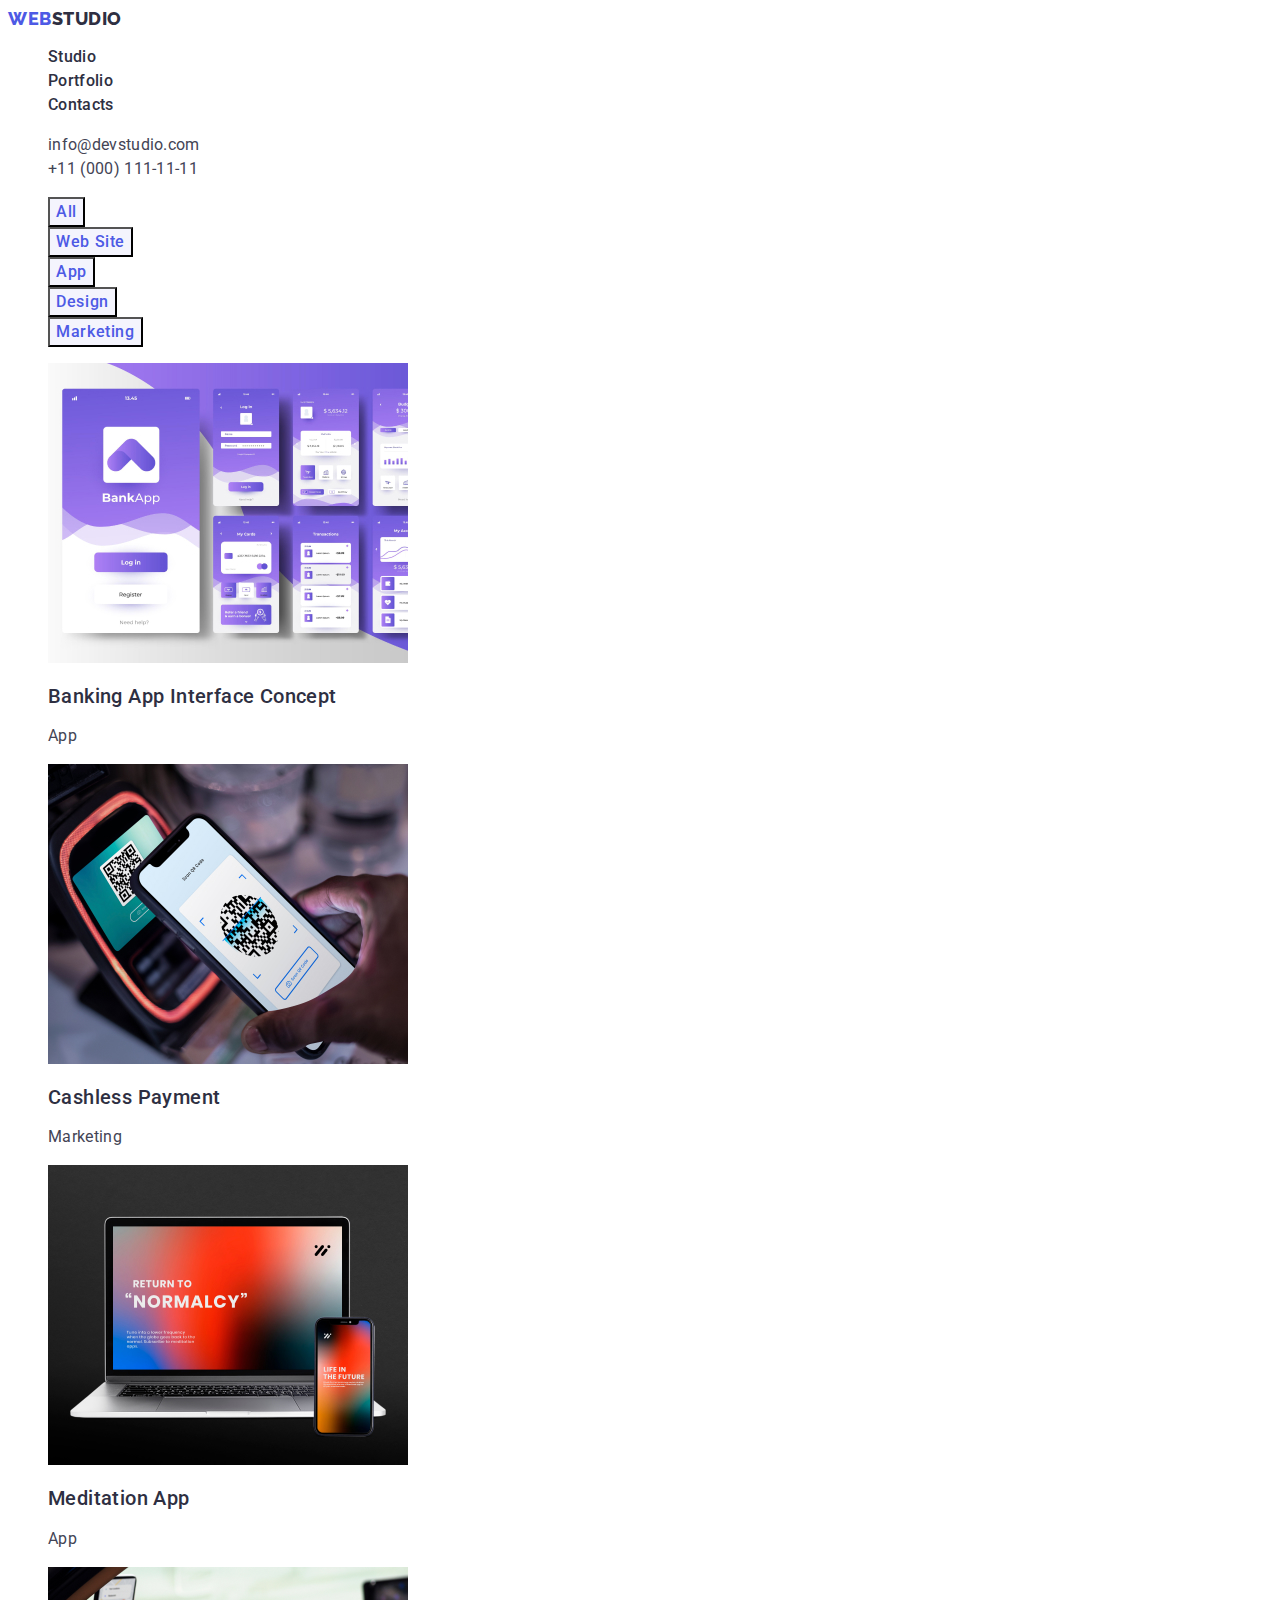
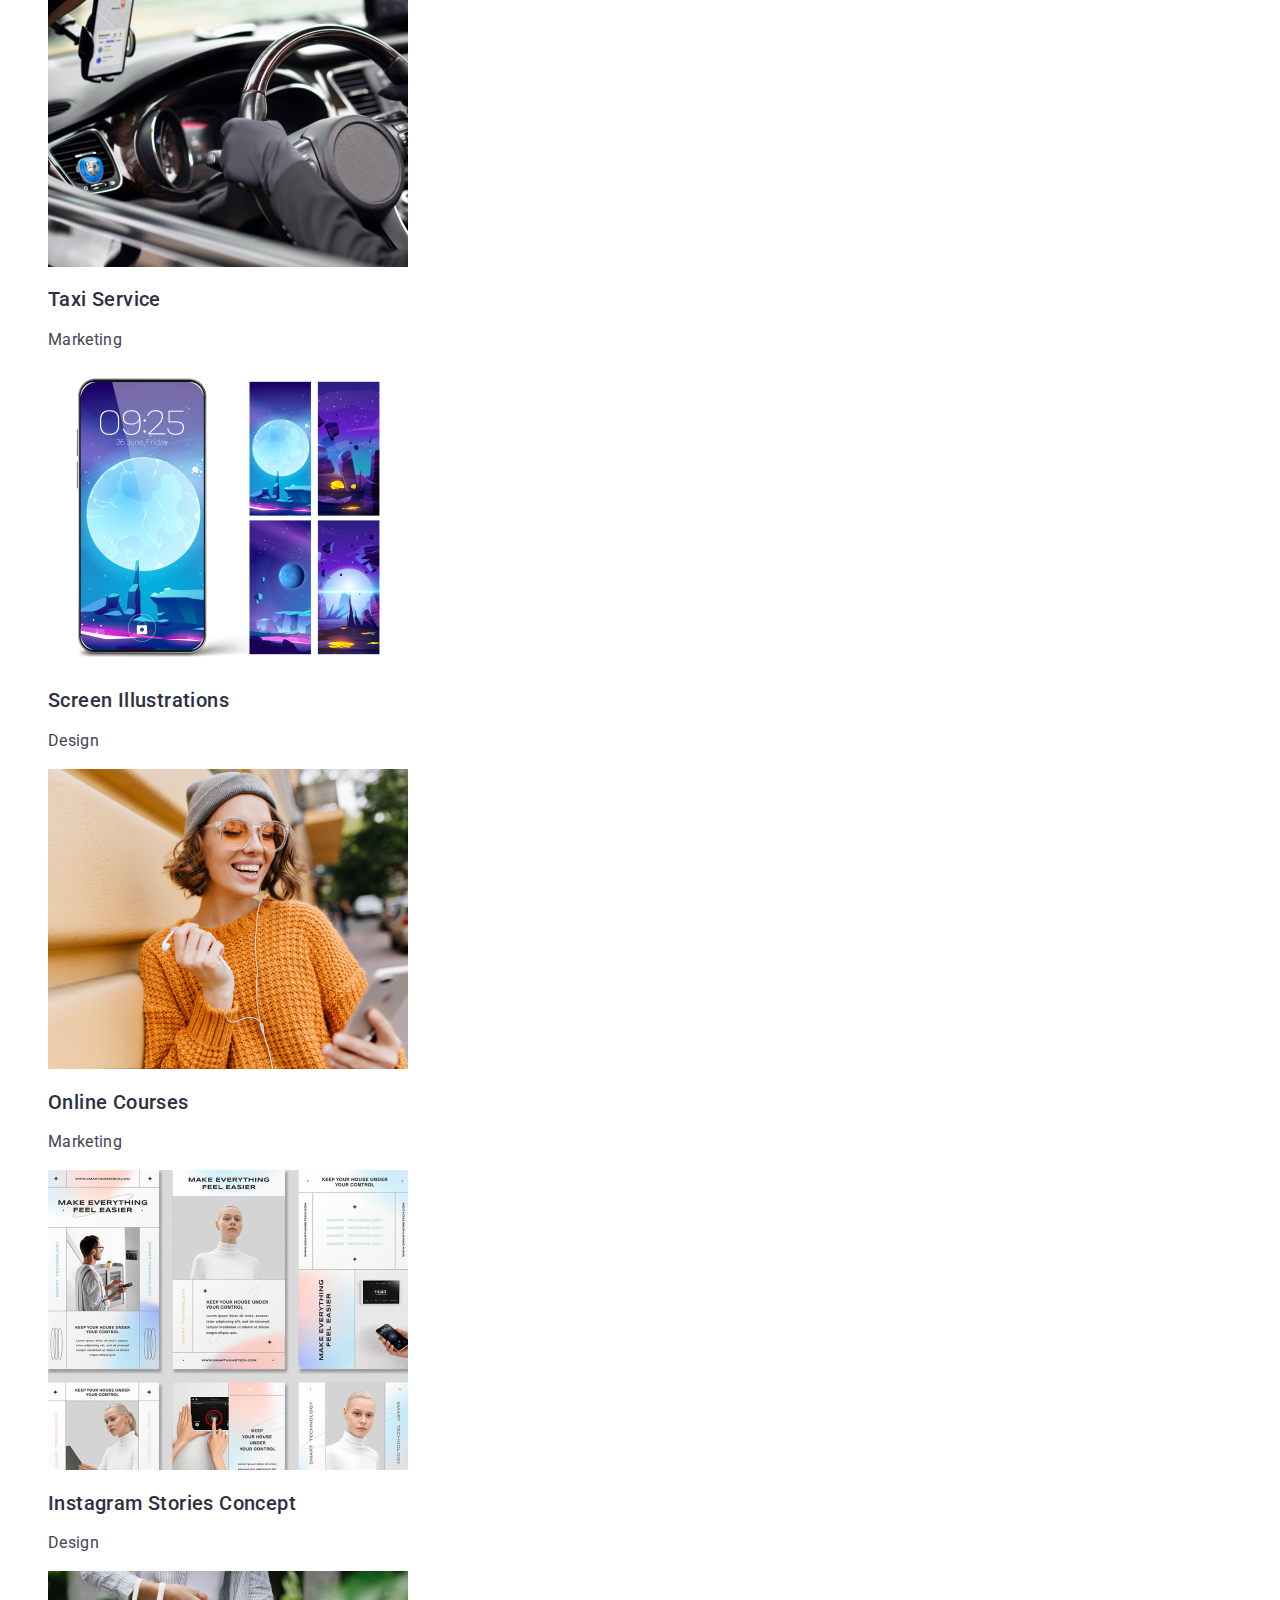
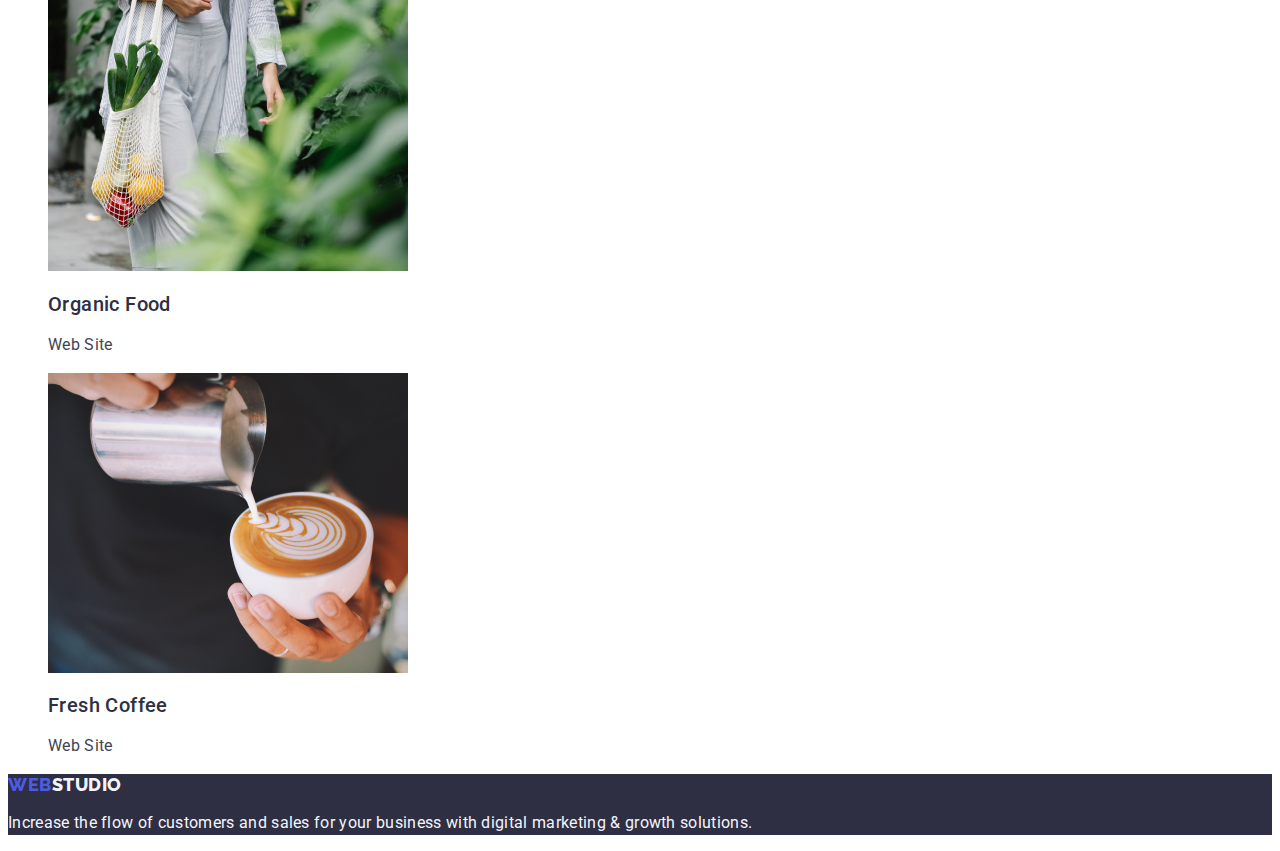
==== portfolio.html @ 5adeeda6 "Initial commit" ====
<!DOCTYPE html>
<html lang="en">

<head>
    <meta charset="UTF-8">
    <meta http-equiv="X-UA-Compatible" content="IE=edge">
    <meta name="viewport" content="width=device-width, initial-scale=1.0">
    <title>Document</title>
    <link rel="preconnect" href="https://fonts.googleapis.com">
    <link rel="preconnect" href="https://fonts.gstatic.com" crossorigin>
    <link href="https://fonts.googleapis.com/css2?family=Raleway:wght@800&family=Roboto:wght@400;500;700&display=swap"
        rel="stylesheet">
    <link rel="stylesheet" href="./css/styles.css">
</head>

<body>

    <!-- Header -->

    <header>

        <nav class="nav">

            <a href="./index.html" class="logo link">Web<span class="accent-studio">Studio</span></a>

            <ul class="nav list">
                <li>
                    <a href="./index.html" class="nav link">Studio</a>
                </li>

                <li>
                    <a href="./portfolio.html" class="nav link">Portfolio</a>
                </li>

                <li>
                    <a href="" class="nav link">Contacts</a>
                </li>
            </ul>

        </nav>

        <address class="address">

            <ul class="address list">
                <li>
                    <a href="mailto:info@devstudio.com" class="address link">info@devstudio.com</a>
                </li>

                <li>
                    <a href="tel:+110001111111" class="address link">+11 (000) 111-11-11</a>
                </li>
            </ul>

        </address>

    </header>


    <main>

        <!-- Our projects -->

        <section class="section">

            <h1 hidden class="section-title">Our projects</h1>

            <!-- Filters -->

            <ul class="filters list">
                <li>
                    <button type="button" class="filters-button">All</button>
                </li>

                <li>
                    <button type="button" class="filters-button">Web Site</button>
                </li>

                <li>
                    <button type="button" class="filters-button">App</button>
                </li>

                <li>
                    <button type="button" class="filters-button">Design</button>
                </li>

                <li>
                    <button type="button" class="filters-button">Marketing</button>
                </li>
            </ul>

            <!-- Examples -->

            <ul class="examples list">

                <!-- Row 1 -->

                <li>
                    <a href="" class="link">
                        <img src="./images/imgpotrfolio/imgbanking.jpg"
                            alt="several screens of the developed banking app interface" width="360">
                        <h2 class="subsection-title">Banking App Interface Concept</h2>
                        <p class="text">App</p>
                    </a>
                </li>

                <li>
                    <a href="" class="link">
                        <img src="./images/imgpotrfolio/imgcashless.jpg"
                            alt="mobile phone and terminal for cashless payment" width="360">
                        <h2 class="subsection-title">Cashless Payment</h2>
                        <p class="text">Marketing</p>
                    </a>
                </li>

                <li>
                    <a href="" class="link">
                        <img src="./images/imgpotrfolio/imgmeditation.jpg"
                            alt="mobile phone and laptop with meditation app screens" width="360">
                        <h2 class="subsection-title">Meditation App</h2>
                        <p class="text">App</p>
                    </a>
                </li>

                <!-- Row 2 -->

                <li>
                    <a href="" class="link">
                        <img src="./images/imgpotrfolio/imgtaxi.jpg"
                            alt="the taxi driver uses the taxi service app while driving" width="360">
                        <h2 class="subsection-title">Taxi Service</h2>
                        <p class="text">Marketing</p>
                    </a>
                </li>

                <li>
                    <a href="" class="link">
                        <img src="./images/imgpotrfolio/imgscreen.jpg"
                            alt="multiple mobile phone screens with night landscape, moon and stars" width="360">
                        <h2 class="subsection-title">Screen Illustrations</h2>
                        <p class="text">Design</p>
                    </a>
                </li>

                <li>
                    <a href="" class="link">
                        <img src="./images/imgpotrfolio/imgcourses.jpg"
                            alt="a young woman is studying a course through a mobile phone" width="360">
                        <h2 class="subsection-title">Online Courses</h2>
                        <p class="text">Marketing</p>
                    </a>
                </li>

                <!-- Row 3 -->

                <li>
                    <a href="" class="link">
                        <img src="./images/imgpotrfolio/imginstagram.jpg"
                            alt="several designed Instagram stories screens" width="360">
                        <h2 class="subsection-title">Instagram Stories Concept</h2>
                        <p class="text">Design</p>
                    </a>
                </li>

                <li>
                    <a href="" class="link">
                        <img src="./images/imgpotrfolio/imgorgfood.jpg"
                            alt="a woman carries a bag with organic vegetables and fruits in her hand" width="360">
                        <h2 class="subsection-title">Organic Food</h2>
                        <p class="text">Web Site</p>
                    </a>
                </li>

                <li>
                    <a href="" class="link">
                        <img src="./images/imgpotrfolio/imgcoffee.jpg"
                            alt="making a drawing of milk in a cup of coffee using a pitcher" width="360">
                        <h2 class="subsection-title">Fresh Coffee</h2>
                        <p class="text">Web Site</p>
                    </a>
                </li>

            </ul>

        </section>

    </main>

    <!-- Footer -->

    <footer class="footer">

        <a href="./index.html" class="logo link">Web<span class="accent-studio">Studio</span></a>

        <p class="text">Increase the flow of customers and sales for your business with digital marketing & growth
            solutions.</p>

    </footer>

</body>

</html>
---- css/styles.css ----
:root {
  --primary-text-color: #434455;
  --title-text-color: #2e2f42;
  --primary-accent-color: #4d5ae5;
  --secondary-accent-color: #404bbf;
  --another-accent-color: #f4f4fd;
  --primary-white-color: #ffffff;
}

body {
  background-color: var(--primary-white-color);
  color: var(--primary-text-color);
  font-family: "Roboto", sans-serif;
  /* letter-spacing: 0.02em; */
  font-size: 16px;
  /* line-height: 1.5; */
}

.list {
  list-style: none;
}

/* Logo */

.logo.link {
  color: var(--primary-accent-color);
  font-family: "Raleway", sans-serif;
  letter-spacing: 0.03em;
  font-weight: 800;
  font-size: 18px;
  line-height: 1.17;
  text-transform: uppercase;
  text-decoration: none;
}

.accent-studio {
  color: var(--title-text-color);
}

/* Site nav */

.nav.link {
  color: var(--title-text-color);
  letter-spacing: 0.02em;
  font-weight: 500;
  /* font-size: 16px; */
  line-height: 1.5;
  text-decoration: none;
}

.nav.link:hover,
.nav.link:focus {
  color: var(--secondary-accent-color);
}

/* Address */

.address {
  font-style: normal;
}

.address.link {
  color: var(--primary-text-color);
  letter-spacing: 0.02em;
  /* font-size: 16px; */
  line-height: 1.5;
  text-decoration: none;
}

.address.link:hover,
.address.link:focus {
  color: var(--secondary-accent-color);
}

/* Hero */

.hero {
  background-color: var(--title-text-color);
}

.hero-title {
  color: var(--primary-white-color);
  font-size: 56px;
  line-height: 1.07;
  text-align: center;
  letter-spacing: 0.02em;
}

.hero-button {
  color: var(--primary-white-color);
  background-color: var(--primary-accent-color);
  letter-spacing: 0.04em;
  font-family: inherit;
  font-weight: 500;
  font-size: 16px;
  line-height: 1.5;
  cursor: pointer;
}

.hero-button:hover,
.hero-button:focus {
  background-color: var(--secondary-accent-color);
}

/* Section */

.section-title {
  color: var(--title-text-color);
  font-weight: 700;
  font-size: 36px;
  line-height: 1.11;
  text-align: center;
  text-transform: capitalize;
  letter-spacing: 0.02em;
}

.section.team {
  background-color: var(--another-accent-color);
}

.subsection-title {
  color: var(--title-text-color);
  font-weight: 500;
  font-size: 20px;
  line-height: 1.2;
  letter-spacing: 0.02em;
}

.text {
  letter-spacing: 0.02em;
  line-height: 1.5;
}

.team .subsection-title,
.team .text {
  text-align: center;
}

.team .item {
  background-color: var(--primary-white-color);
}

/* Filters */

.filters-button {
  color: var(--primary-accent-color);
  background-color: var(--another-accent-color);
  letter-spacing: 0.04em;
  font-family: inherit;
  font-weight: 500;
  font-size: 16px;
  line-height: 1.5;
  cursor: pointer;
}

.filters-button:active,
.filters-button:hover,
.filters-button:focus {
  color: var(--primary-white-color);
  background-color: var(--secondary-accent-color);
}

/* Examples */

.examples .link {
  text-decoration: none;
  color: var(--primary-text-color);
}

/* Footer */

.footer {
  background-color: var(--title-text-color);
}

.footer .accent-studio,
.footer .text {
  color: var(--another-accent-color);
}
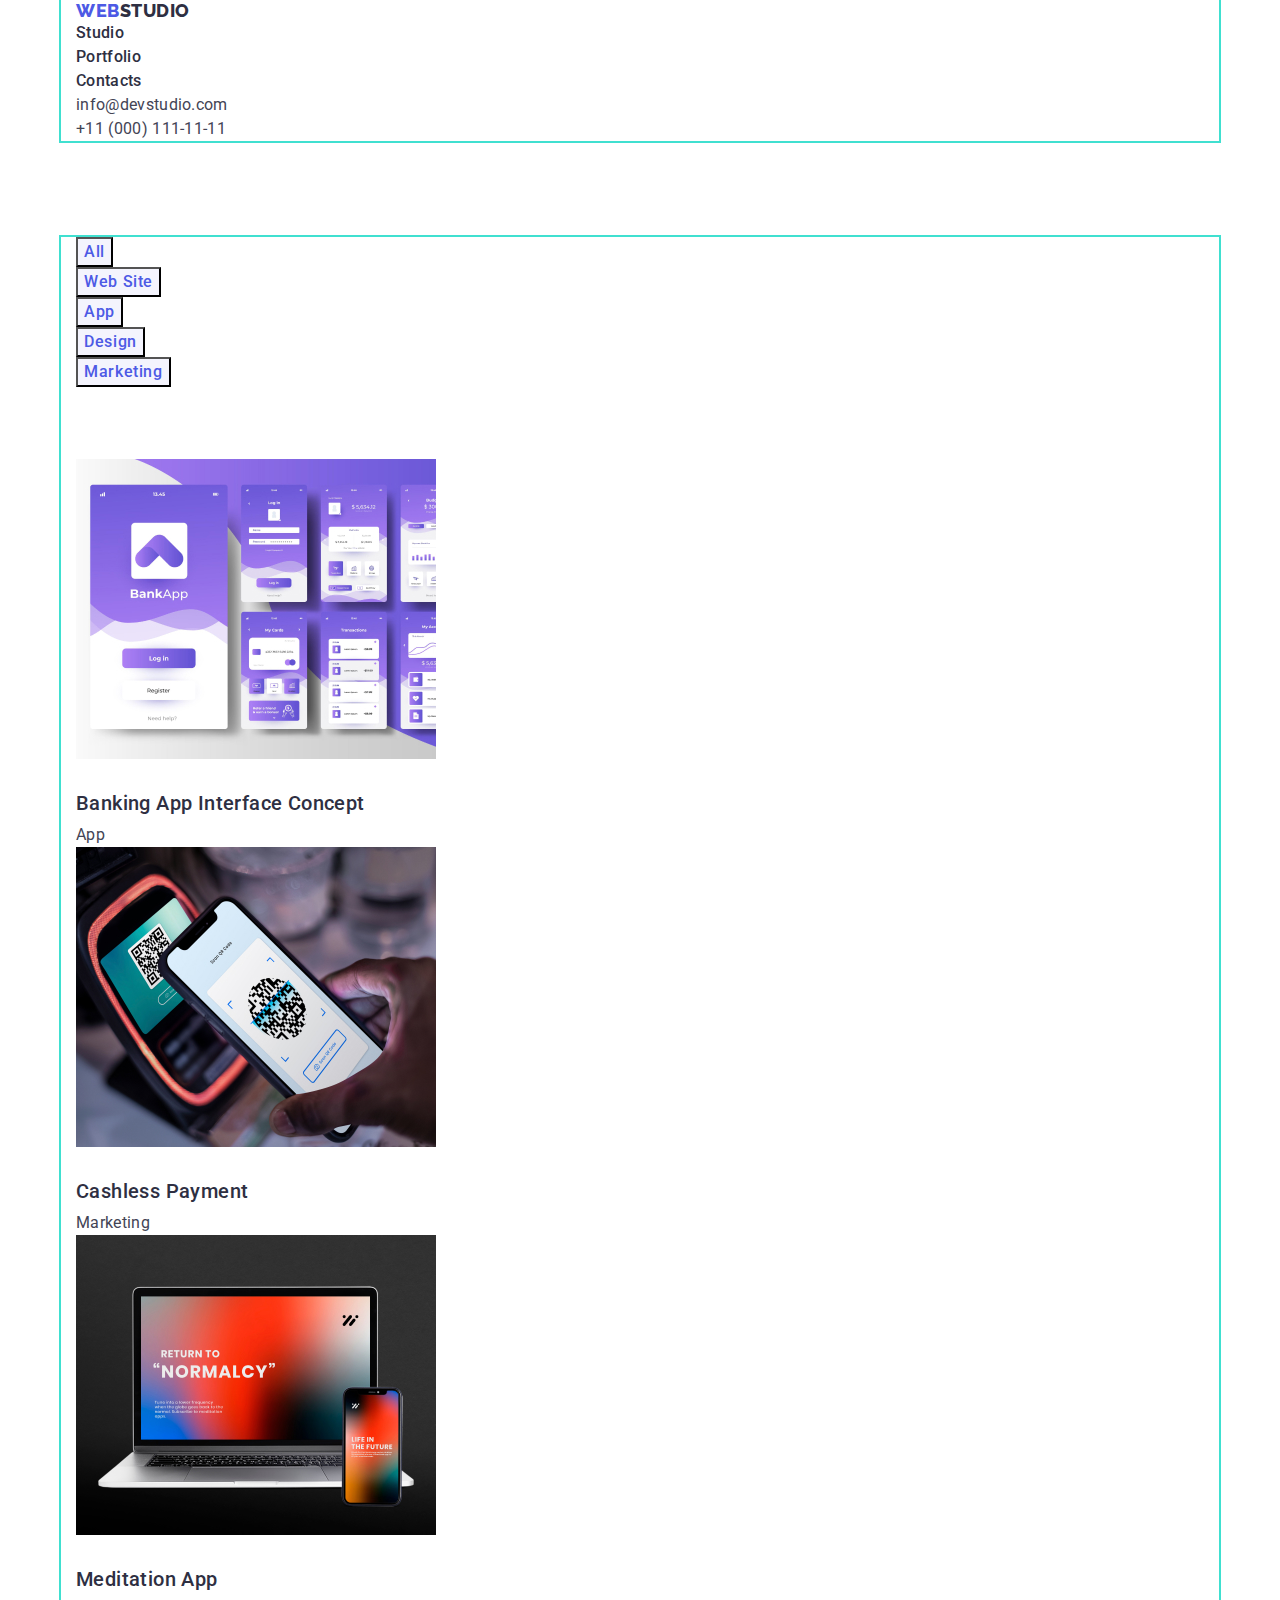
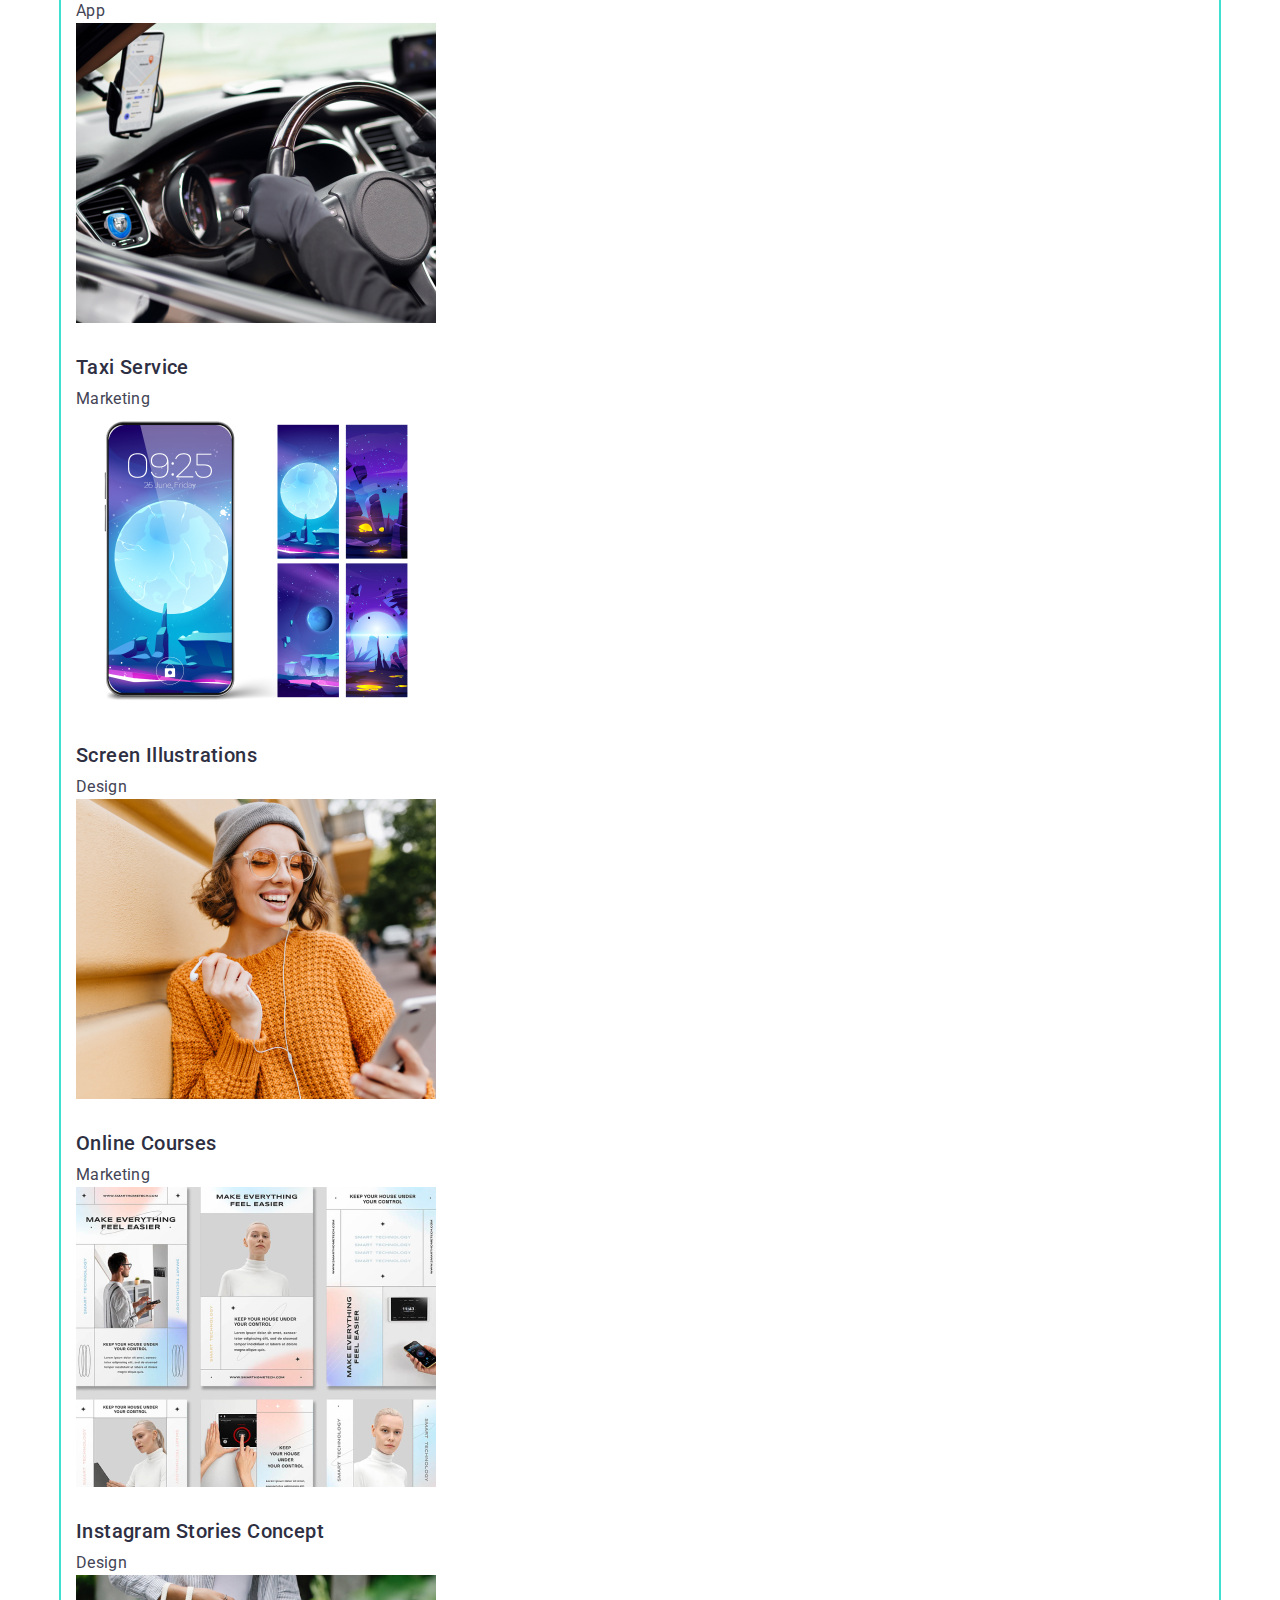
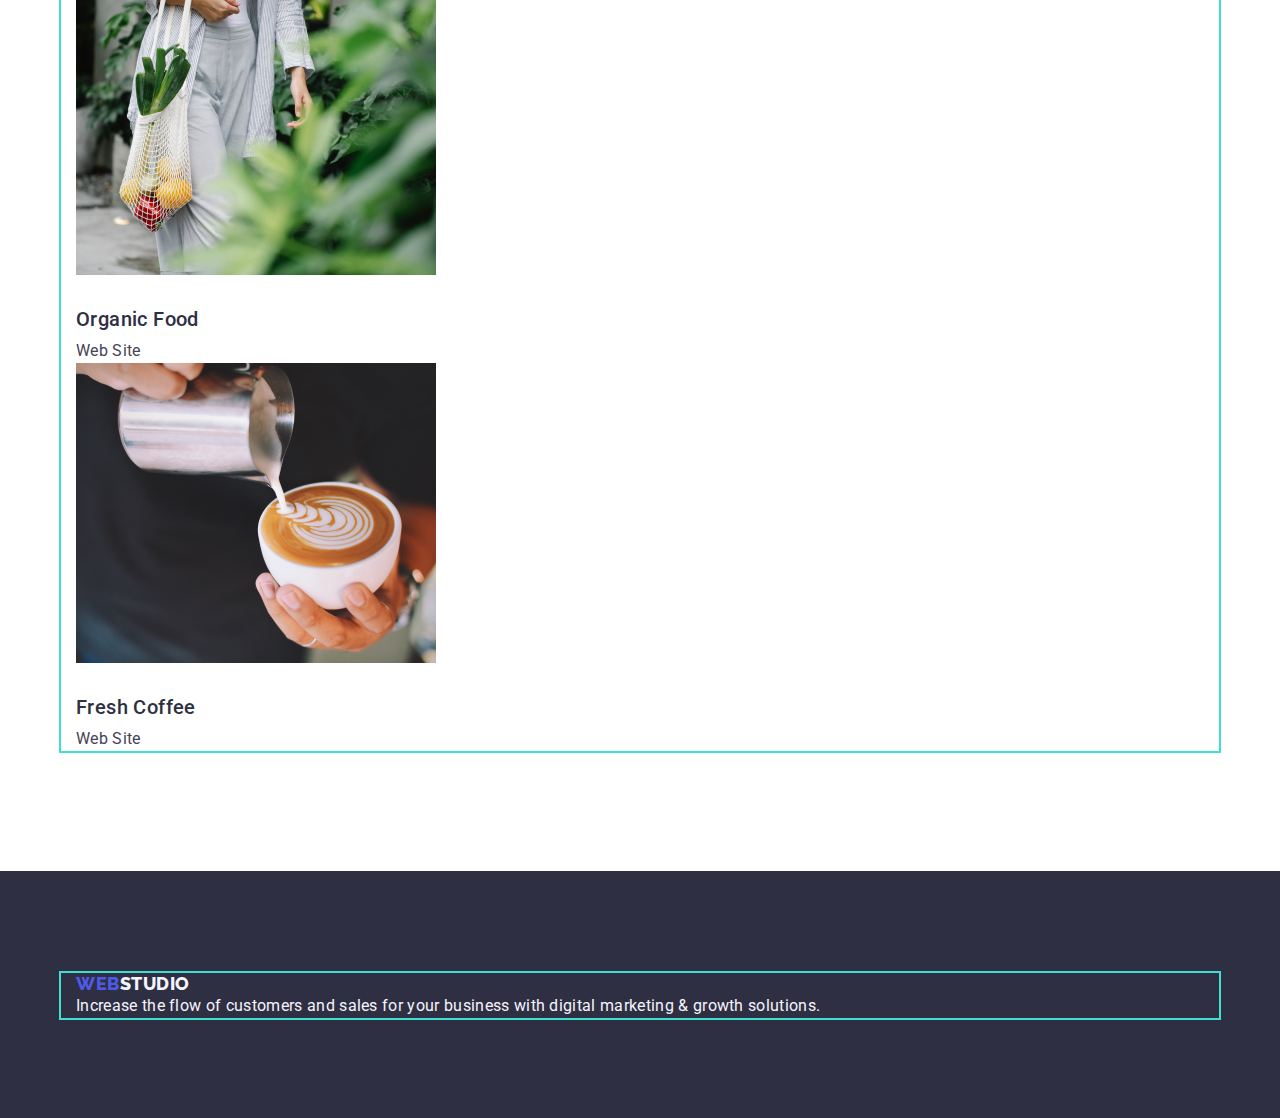
==== commit 8e09b96f: "created container +" ====
--- a/portfolio.html
+++ b/portfolio.html
@@ -6,10 +6,15 @@
     <meta http-equiv="X-UA-Compatible" content="IE=edge">
     <meta name="viewport" content="width=device-width, initial-scale=1.0">
     <title>Document</title>
+
     <link rel="preconnect" href="https://fonts.googleapis.com">
     <link rel="preconnect" href="https://fonts.gstatic.com" crossorigin>
     <link href="https://fonts.googleapis.com/css2?family=Raleway:wght@800&family=Roboto:wght@400;500;700&display=swap"
         rel="stylesheet">
+
+    <link rel="stylesheet"
+        href="https://cdnjs.cloudflare.com/ajax/libs/modern-normalize/1.1.0/modern-normalize.min.css">
+
     <link rel="stylesheet" href="./css/styles.css">
 </head>
 
@@ -19,180 +24,192 @@
 
     <header>
 
-        <nav class="nav">
+        <div class="container">
+
+            <nav class="nav">
+
+                <a href="./index.html" class="logo link">Web<span class="accent-studio">Studio</span></a>
+
+                <ul class="nav list">
+                    <li>
+                        <a href="./index.html" class="nav link">Studio</a>
+                    </li>
+
+                    <li>
+                        <a href="./portfolio.html" class="nav link">Portfolio</a>
+                    </li>
+
+                    <li>
+                        <a href="" class="nav link">Contacts</a>
+                    </li>
+                </ul>
+
+            </nav>
+
+            <address class="address">
+
+                <ul class="address list">
+                    <li>
+                        <a href="mailto:info@devstudio.com" class="address link">info@devstudio.com</a>
+                    </li>
+
+                    <li>
+                        <a href="tel:+110001111111" class="address link">+11 (000) 111-11-11</a>
+                    </li>
+                </ul>
+
+            </address>
+
+        </div>
+
+    </header>
+
+
+    <main>
+
+        <!-- Our projects -->
+
+        <section class="section our-projects">
+
+            <div class="container">
+
+                <h1 hidden class="section-title">Our projects</h1>
+
+                <!-- Filters -->
+
+                <ul class="filters list">
+                    <li>
+                        <button type="button" class="filters-button">All</button>
+                    </li>
+
+                    <li>
+                        <button type="button" class="filters-button">Web Site</button>
+                    </li>
+
+                    <li>
+                        <button type="button" class="filters-button">App</button>
+                    </li>
+
+                    <li>
+                        <button type="button" class="filters-button">Design</button>
+                    </li>
+
+                    <li>
+                        <button type="button" class="filters-button">Marketing</button>
+                    </li>
+                </ul>
+
+                <!-- Examples -->
+
+                <ul class="examples list">
+
+                    <!-- Row 1 -->
+
+                    <li>
+                        <a href="" class="link">
+                            <img class="img-examples" src="./images/imgpotrfolio/imgbanking.jpg"
+                                alt="several screens of the developed banking app interface" width="360">
+                            <h2 class="subsection-title">Banking App Interface Concept</h2>
+                            <p class="text">App</p>
+                        </a>
+                    </li>
+
+                    <li>
+                        <a href="" class="link">
+                            <img class="img-examples" src="./images/imgpotrfolio/imgcashless.jpg"
+                                alt="mobile phone and terminal for cashless payment" width="360">
+                            <h2 class="subsection-title">Cashless Payment</h2>
+                            <p class="text">Marketing</p>
+                        </a>
+                    </li>
+
+                    <li>
+                        <a href="" class="link">
+                            <img class="img-examples" src="./images/imgpotrfolio/imgmeditation.jpg"
+                                alt="mobile phone and laptop with meditation app screens" width="360">
+                            <h2 class="subsection-title">Meditation App</h2>
+                            <p class="text">App</p>
+                        </a>
+                    </li>
+
+                    <!-- Row 2 -->
+
+                    <li>
+                        <a href="" class="link">
+                            <img class="img-examples" src="./images/imgpotrfolio/imgtaxi.jpg"
+                                alt="the taxi driver uses the taxi service app while driving" width="360">
+                            <h2 class="subsection-title">Taxi Service</h2>
+                            <p class="text">Marketing</p>
+                        </a>
+                    </li>
+
+                    <li>
+                        <a href="" class="link">
+                            <img class="img-examples" src="./images/imgpotrfolio/imgscreen.jpg"
+                                alt="multiple mobile phone screens with night landscape, moon and stars" width="360">
+                            <h2 class="subsection-title">Screen Illustrations</h2>
+                            <p class="text">Design</p>
+                        </a>
+                    </li>
+
+                    <li>
+                        <a href="" class="link">
+                            <img class="img-examples" src="./images/imgpotrfolio/imgcourses.jpg"
+                                alt="a young woman is studying a course through a mobile phone" width="360">
+                            <h2 class="subsection-title">Online Courses</h2>
+                            <p class="text">Marketing</p>
+                        </a>
+                    </li>
+
+                    <!-- Row 3 -->
+
+                    <li>
+                        <a href="" class="link">
+                            <img class="img-examples" src="./images/imgpotrfolio/imginstagram.jpg"
+                                alt="several designed Instagram stories screens" width="360">
+                            <h2 class="subsection-title">Instagram Stories Concept</h2>
+                            <p class="text">Design</p>
+                        </a>
+                    </li>
+
+                    <li>
+                        <a href="" class="link">
+                            <img class="img-examples" src="./images/imgpotrfolio/imgorgfood.jpg"
+                                alt="a woman carries a bag with organic vegetables and fruits in her hand" width="360">
+                            <h2 class="subsection-title">Organic Food</h2>
+                            <p class="text">Web Site</p>
+                        </a>
+                    </li>
+
+                    <li>
+                        <a href="" class="link">
+                            <img class="img-examples" src="./images/imgpotrfolio/imgcoffee.jpg"
+                                alt="making a drawing of milk in a cup of coffee using a pitcher" width="360">
+                            <h2 class="subsection-title">Fresh Coffee</h2>
+                            <p class="text">Web Site</p>
+                        </a>
+                    </li>
+
+                </ul>
+
+            </div>
+
+        </section>
+
+    </main>
+
+    <!-- Footer -->
+
+    <footer class="footer">
+
+        <div class="container">
 
             <a href="./index.html" class="logo link">Web<span class="accent-studio">Studio</span></a>
 
-            <ul class="nav list">
-                <li>
-                    <a href="./index.html" class="nav link">Studio</a>
-                </li>
-
-                <li>
-                    <a href="./portfolio.html" class="nav link">Portfolio</a>
-                </li>
-
-                <li>
-                    <a href="" class="nav link">Contacts</a>
-                </li>
-            </ul>
-
-        </nav>
-
-        <address class="address">
-
-            <ul class="address list">
-                <li>
-                    <a href="mailto:info@devstudio.com" class="address link">info@devstudio.com</a>
-                </li>
-
-                <li>
-                    <a href="tel:+110001111111" class="address link">+11 (000) 111-11-11</a>
-                </li>
-            </ul>
-
-        </address>
-
-    </header>
-
-
-    <main>
-
-        <!-- Our projects -->
-
-        <section class="section">
-
-            <h1 hidden class="section-title">Our projects</h1>
-
-            <!-- Filters -->
-
-            <ul class="filters list">
-                <li>
-                    <button type="button" class="filters-button">All</button>
-                </li>
-
-                <li>
-                    <button type="button" class="filters-button">Web Site</button>
-                </li>
-
-                <li>
-                    <button type="button" class="filters-button">App</button>
-                </li>
-
-                <li>
-                    <button type="button" class="filters-button">Design</button>
-                </li>
-
-                <li>
-                    <button type="button" class="filters-button">Marketing</button>
-                </li>
-            </ul>
-
-            <!-- Examples -->
-
-            <ul class="examples list">
-
-                <!-- Row 1 -->
-
-                <li>
-                    <a href="" class="link">
-                        <img src="./images/imgpotrfolio/imgbanking.jpg"
-                            alt="several screens of the developed banking app interface" width="360">
-                        <h2 class="subsection-title">Banking App Interface Concept</h2>
-                        <p class="text">App</p>
-                    </a>
-                </li>
-
-                <li>
-                    <a href="" class="link">
-                        <img src="./images/imgpotrfolio/imgcashless.jpg"
-                            alt="mobile phone and terminal for cashless payment" width="360">
-                        <h2 class="subsection-title">Cashless Payment</h2>
-                        <p class="text">Marketing</p>
-                    </a>
-                </li>
-
-                <li>
-                    <a href="" class="link">
-                        <img src="./images/imgpotrfolio/imgmeditation.jpg"
-                            alt="mobile phone and laptop with meditation app screens" width="360">
-                        <h2 class="subsection-title">Meditation App</h2>
-                        <p class="text">App</p>
-                    </a>
-                </li>
-
-                <!-- Row 2 -->
-
-                <li>
-                    <a href="" class="link">
-                        <img src="./images/imgpotrfolio/imgtaxi.jpg"
-                            alt="the taxi driver uses the taxi service app while driving" width="360">
-                        <h2 class="subsection-title">Taxi Service</h2>
-                        <p class="text">Marketing</p>
-                    </a>
-                </li>
-
-                <li>
-                    <a href="" class="link">
-                        <img src="./images/imgpotrfolio/imgscreen.jpg"
-                            alt="multiple mobile phone screens with night landscape, moon and stars" width="360">
-                        <h2 class="subsection-title">Screen Illustrations</h2>
-                        <p class="text">Design</p>
-                    </a>
-                </li>
-
-                <li>
-                    <a href="" class="link">
-                        <img src="./images/imgpotrfolio/imgcourses.jpg"
-                            alt="a young woman is studying a course through a mobile phone" width="360">
-                        <h2 class="subsection-title">Online Courses</h2>
-                        <p class="text">Marketing</p>
-                    </a>
-                </li>
-
-                <!-- Row 3 -->
-
-                <li>
-                    <a href="" class="link">
-                        <img src="./images/imgpotrfolio/imginstagram.jpg"
-                            alt="several designed Instagram stories screens" width="360">
-                        <h2 class="subsection-title">Instagram Stories Concept</h2>
-                        <p class="text">Design</p>
-                    </a>
-                </li>
-
-                <li>
-                    <a href="" class="link">
-                        <img src="./images/imgpotrfolio/imgorgfood.jpg"
-                            alt="a woman carries a bag with organic vegetables and fruits in her hand" width="360">
-                        <h2 class="subsection-title">Organic Food</h2>
-                        <p class="text">Web Site</p>
-                    </a>
-                </li>
-
-                <li>
-                    <a href="" class="link">
-                        <img src="./images/imgpotrfolio/imgcoffee.jpg"
-                            alt="making a drawing of milk in a cup of coffee using a pitcher" width="360">
-                        <h2 class="subsection-title">Fresh Coffee</h2>
-                        <p class="text">Web Site</p>
-                    </a>
-                </li>
-
-            </ul>
-
-        </section>
-
-    </main>
-
-    <!-- Footer -->
-
-    <footer class="footer">
-
-        <a href="./index.html" class="logo link">Web<span class="accent-studio">Studio</span></a>
-
-        <p class="text">Increase the flow of customers and sales for your business with digital marketing & growth
-            solutions.</p>
+            <p class="text">Increase the flow of customers and sales for your business with digital marketing & growth
+                solutions.</p>
+
+        </div>
 
     </footer>
 
--- a/css/styles.css
+++ b/css/styles.css
@@ -11,13 +11,37 @@
   background-color: var(--primary-white-color);
   color: var(--primary-text-color);
   font-family: "Roboto", sans-serif;
-  /* letter-spacing: 0.02em; */
   font-size: 16px;
-  /* line-height: 1.5; */
 }
 
 .list {
   list-style: none;
+  padding: 0;
+  margin: 0;
+}
+
+h1,
+h2,
+h3,
+h4,
+h5,
+p {
+  padding: 0;
+  margin: 0;
+}
+
+img {
+  display: block;
+}
+
+.container {
+  width: 1158px;
+  padding-left: 15px;
+  padding-right: 15px;
+  margin-left: auto;
+  margin-right: auto;
+
+  outline: 2px solid turquoise;
 }
 
 /* Logo */
@@ -37,13 +61,14 @@
   color: var(--title-text-color);
 }
 
+/* Page header */
+
 /* Site nav */
 
 .nav.link {
   color: var(--title-text-color);
   letter-spacing: 0.02em;
   font-weight: 500;
-  /* font-size: 16px; */
   line-height: 1.5;
   text-decoration: none;
 }
@@ -62,7 +87,6 @@
 .address.link {
   color: var(--primary-text-color);
   letter-spacing: 0.02em;
-  /* font-size: 16px; */
   line-height: 1.5;
   text-decoration: none;
 }
@@ -76,9 +100,12 @@
 
 .hero {
   background-color: var(--title-text-color);
+  margin-bottom: 120px;
 }
 
 .hero-title {
+  margin-bottom: 48px;
+
   color: var(--primary-white-color);
   font-size: 56px;
   line-height: 1.07;
@@ -105,6 +132,8 @@
 /* Section */
 
 .section-title {
+  margin-bottom: 72px;
+
   color: var(--title-text-color);
   font-weight: 700;
   font-size: 36px;
@@ -114,16 +143,35 @@
   letter-spacing: 0.02em;
 }
 
+.section.velues,
+.section.we-doing {
+  margin-bottom: 120px;
+}
+
 .section.team {
   background-color: var(--another-accent-color);
+  padding-top: 120px;
+  padding-bottom: 120px;
+}
+
+.section.our-projects {
+  padding-top: 96px;
+  padding-bottom: 120px;
 }
 
 .subsection-title {
+  margin-bottom: 8px;
+
   color: var(--title-text-color);
   font-weight: 500;
   font-size: 20px;
   line-height: 1.2;
   letter-spacing: 0.02em;
+}
+
+.img-team,
+.img-examples {
+  margin-bottom: 32px;
 }
 
 .text {
@@ -141,6 +189,10 @@
 }
 
 /* Filters */
+
+.filters.list {
+  margin-bottom: 72px;
+}
 
 .filters-button {
   color: var(--primary-accent-color);
@@ -171,9 +223,16 @@
 
 .footer {
   background-color: var(--title-text-color);
+  padding-top: 101.5px;
+  padding-bottom: 100px;
 }
 
 .footer .accent-studio,
 .footer .text {
   color: var(--another-accent-color);
 }
+
+.footer .logo,
+.accent-studio {
+  margin-bottom: 16px;
+}
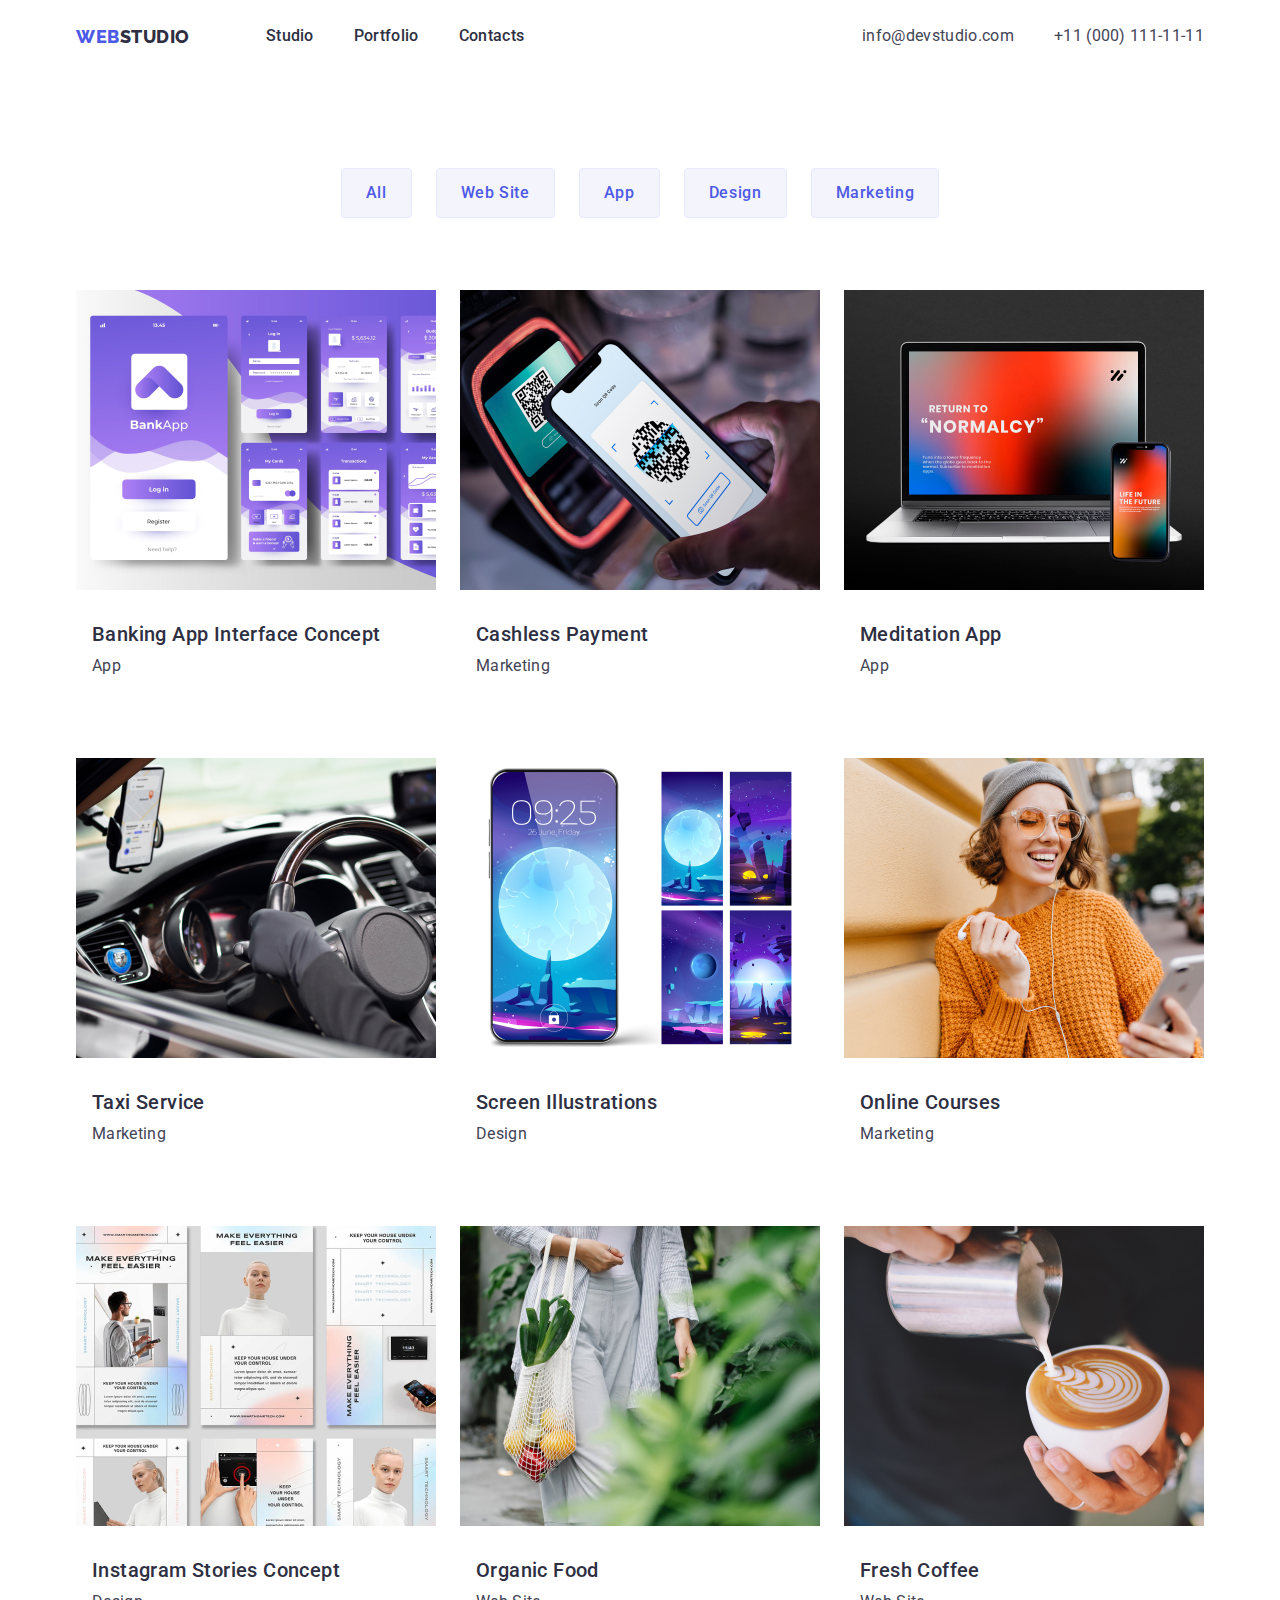
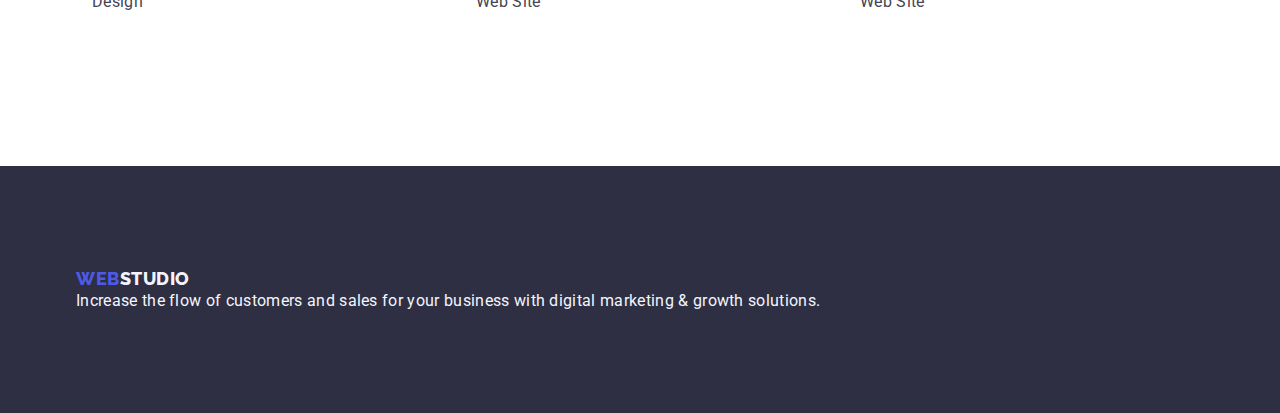
==== commit 16e40aca: "created flexbox +" ====
--- a/portfolio.html
+++ b/portfolio.html
@@ -24,22 +24,22 @@
 
     <header>
 
-        <div class="container">
+        <div class="container header">
 
             <nav class="nav">
 
                 <a href="./index.html" class="logo link">Web<span class="accent-studio">Studio</span></a>
 
                 <ul class="nav list">
-                    <li>
+                    <li class="item">
                         <a href="./index.html" class="nav link">Studio</a>
                     </li>
 
-                    <li>
+                    <li class="item">
                         <a href="./portfolio.html" class="nav link">Portfolio</a>
                     </li>
 
-                    <li>
+                    <li class="item">
                         <a href="" class="nav link">Contacts</a>
                     </li>
                 </ul>
@@ -49,11 +49,11 @@
             <address class="address">
 
                 <ul class="address list">
-                    <li>
+                    <li class="item">
                         <a href="mailto:info@devstudio.com" class="address link">info@devstudio.com</a>
                     </li>
 
-                    <li>
+                    <li class="item">
                         <a href="tel:+110001111111" class="address link">+11 (000) 111-11-11</a>
                     </li>
                 </ul>
@@ -73,7 +73,7 @@
 
             <div class="container">
 
-                <h1 hidden class="section-title">Our projects</h1>
+                <h1 class="section-title visually-hidden">Our projects</h1>
 
                 <!-- Filters -->
 
@@ -105,88 +105,142 @@
 
                     <!-- Row 1 -->
 
-                    <li>
+                    <li class="examples-card">
                         <a href="" class="link">
                             <img class="img-examples" src="./images/imgpotrfolio/imgbanking.jpg"
                                 alt="several screens of the developed banking app interface" width="360">
-                            <h2 class="subsection-title">Banking App Interface Concept</h2>
-                            <p class="text">App</p>
-                        </a>
-                    </li>
-
-                    <li>
+
+                            <div class="examples-card-discrb">
+
+                                <h2 class="subsection-title">Banking App Interface Concept</h2>
+
+                                <p class="text">App</p>
+
+                            </div>
+                        </a>
+                    </li>
+
+                    <li class="examples-card">
                         <a href="" class="link">
                             <img class="img-examples" src="./images/imgpotrfolio/imgcashless.jpg"
                                 alt="mobile phone and terminal for cashless payment" width="360">
-                            <h2 class="subsection-title">Cashless Payment</h2>
-                            <p class="text">Marketing</p>
-                        </a>
-                    </li>
-
-                    <li>
+
+                            <div class="examples-card-discrb">
+
+                                <h2 class="subsection-title">Cashless Payment</h2>
+
+                                <p class="text">Marketing</p>
+
+                            </div>
+                        </a>
+                    </li>
+
+                    <li class="examples-card">
                         <a href="" class="link">
                             <img class="img-examples" src="./images/imgpotrfolio/imgmeditation.jpg"
                                 alt="mobile phone and laptop with meditation app screens" width="360">
-                            <h2 class="subsection-title">Meditation App</h2>
-                            <p class="text">App</p>
+
+                            <div class="examples-card-discrb">
+
+                                <h2 class="subsection-title">Meditation App</h2>
+
+                                <p class="text">App</p>
+
+                            </div>
                         </a>
                     </li>
 
                     <!-- Row 2 -->
 
-                    <li>
+                    <li class="examples-card">
                         <a href="" class="link">
                             <img class="img-examples" src="./images/imgpotrfolio/imgtaxi.jpg"
                                 alt="the taxi driver uses the taxi service app while driving" width="360">
-                            <h2 class="subsection-title">Taxi Service</h2>
-                            <p class="text">Marketing</p>
-                        </a>
-                    </li>
-
-                    <li>
+
+                            <div class="examples-card-discrb">
+
+                                <h2 class="subsection-title">Taxi Service</h2>
+
+                                <p class="text">Marketing</p>
+
+                            </div>
+                        </a>
+                    </li>
+
+                    <li class="examples-card">
                         <a href="" class="link">
                             <img class="img-examples" src="./images/imgpotrfolio/imgscreen.jpg"
                                 alt="multiple mobile phone screens with night landscape, moon and stars" width="360">
-                            <h2 class="subsection-title">Screen Illustrations</h2>
-                            <p class="text">Design</p>
-                        </a>
-                    </li>
-
-                    <li>
+
+                            <div class="examples-card-discrb">
+
+                                <h2 class="subsection-title">Screen Illustrations</h2>
+
+                                <p class="text">Design</p>
+
+                            </div>
+                        </a>
+                    </li>
+
+                    <li class="examples-card">
                         <a href="" class="link">
                             <img class="img-examples" src="./images/imgpotrfolio/imgcourses.jpg"
                                 alt="a young woman is studying a course through a mobile phone" width="360">
-                            <h2 class="subsection-title">Online Courses</h2>
-                            <p class="text">Marketing</p>
+
+                            <div class="examples-card-discrb">
+
+                                <h2 class="subsection-title">Online Courses</h2>
+
+                                <p class="text">Marketing</p>
+
+                            </div>
                         </a>
                     </li>
 
                     <!-- Row 3 -->
 
-                    <li>
+                    <li class="examples-card">
                         <a href="" class="link">
                             <img class="img-examples" src="./images/imgpotrfolio/imginstagram.jpg"
                                 alt="several designed Instagram stories screens" width="360">
-                            <h2 class="subsection-title">Instagram Stories Concept</h2>
-                            <p class="text">Design</p>
-                        </a>
-                    </li>
-
-                    <li>
+
+                            <div class="examples-card-discrb">
+
+                                <h2 class="subsection-title">Instagram Stories Concept</h2>
+
+                                <p class="text">Design</p>
+
+                            </div>
+                        </a>
+                    </li>
+
+                    <li class="examples-card">
                         <a href="" class="link">
                             <img class="img-examples" src="./images/imgpotrfolio/imgorgfood.jpg"
                                 alt="a woman carries a bag with organic vegetables and fruits in her hand" width="360">
-                            <h2 class="subsection-title">Organic Food</h2>
-                            <p class="text">Web Site</p>
-                        </a>
-                    </li>
-
-                    <li>
+
+                            <div class="examples-card-discrb">
+
+                                <h2 class="subsection-title">Organic Food</h2>
+
+                                <p class="text">Web Site</p>
+
+                            </div>
+                        </a>
+                    </li>
+
+                    <li class="examples-card">
                         <a href="" class="link">
                             <img class="img-examples" src="./images/imgpotrfolio/imgcoffee.jpg"
                                 alt="making a drawing of milk in a cup of coffee using a pitcher" width="360">
-                            <h2 class="subsection-title">Fresh Coffee</h2>
-                            <p class="text">Web Site</p>
+
+                            <div class="examples-card-discrb">
+
+                                <h2 class="subsection-title">Fresh Coffee</h2>
+
+                                <p class="text">Web Site</p>
+
+                            </div>
                         </a>
                     </li>
 
--- a/css/styles.css
+++ b/css/styles.css
@@ -41,12 +41,17 @@
   margin-left: auto;
   margin-right: auto;
 
-  outline: 2px solid turquoise;
+  /* outline: 2px solid turquoise; */
 }
 
 /* Logo */
 
 .logo.link {
+  padding-top: 25.5px;
+  padding-bottom: 25.5px;
+
+  margin-right: 76px;
+
   color: var(--primary-accent-color);
   font-family: "Raleway", sans-serif;
   letter-spacing: 0.03em;
@@ -63,9 +68,34 @@
 
 /* Page header */
 
+.header {
+  display: flex;
+  align-items: center;
+}
+
 /* Site nav */
 
+.nav {
+  display: flex;
+}
+
+.nav.list {
+  display: flex;
+}
+
+.nav .item {
+  /* outline: 1px solid violet; */
+}
+
+.nav .item + .item {
+  margin-left: 40px;
+}
+
 .nav.link {
+  display: block;
+  padding-top: 24px;
+  padding-bottom: 24px;
+
   color: var(--title-text-color);
   letter-spacing: 0.02em;
   font-weight: 500;
@@ -80,11 +110,28 @@
 
 /* Address */
 
+.address .list {
+  display: flex;
+}
+
+.address .item {
+  /* outline: 1px solid salmon; */
+}
+
+.address .item + .item {
+  margin-left: 40px;
+}
+
 .address {
   font-style: normal;
+  margin-left: auto;
 }
 
 .address.link {
+  display: block;
+  padding-top: 24px;
+  padding-bottom: 24px;
+
   color: var(--primary-text-color);
   letter-spacing: 0.02em;
   line-height: 1.5;
@@ -114,6 +161,16 @@
 }
 
 .hero-button {
+  padding-top: 16px;
+  padding-right: 32px;
+  padding-bottom: 16px;
+  padding-left: 32px;
+
+  min-width: 169px;
+  min-height: 56px;
+  border-radius: 4px;
+  border-color: transparent;
+
   color: var(--primary-white-color);
   background-color: var(--primary-accent-color);
   letter-spacing: 0.04em;
@@ -131,6 +188,19 @@
 
 /* Section */
 
+.visually-hidden {
+  position: absolute;
+  width: 1px;
+  height: 1px;
+  margin: -1px;
+  border: 0;
+  padding: 0;
+  white-space: nowrap;
+  clip-path: inset(100%);
+  clip: rect(0 0 0 0);
+  overflow: hidden;
+}
+
 .section-title {
   margin-bottom: 72px;
 
@@ -143,6 +213,17 @@
   letter-spacing: 0.02em;
 }
 
+.velues.list {
+  display: flex;
+  /* justify-content: calc(100 - 24 * 3) / 4; */
+  gap: 24px;
+}
+
+.we-doing.list {
+  display: flex;
+  gap: 24px;
+}
+
 .section.velues,
 .section.we-doing {
   margin-bottom: 120px;
@@ -154,6 +235,11 @@
   padding-bottom: 120px;
 }
 
+.team.list {
+  display: flex;
+  gap: 24px;
+}
+
 .section.our-projects {
   padding-top: 96px;
   padding-bottom: 120px;
@@ -186,15 +272,27 @@
 
 .team .item {
   background-color: var(--primary-white-color);
+  padding-bottom: 32px;
 }
 
 /* Filters */
 
 .filters.list {
+  display: flex;
+  gap: 24px;
+  justify-content: center;
   margin-bottom: 72px;
 }
 
 .filters-button {
+  padding-top: 12px;
+  padding-right: 24px;
+  padding-bottom: 12px;
+  padding-left: 24px;
+
+  border: 1px solid #e7e9fc;
+  border-radius: 4px;
+
   color: var(--primary-accent-color);
   background-color: var(--another-accent-color);
   letter-spacing: 0.04em;
@@ -214,9 +312,24 @@
 
 /* Examples */
 
+.examples.list {
+  display: flex;
+  flex-wrap: wrap;
+  row-gap: 48px;
+  column-gap: 24px;
+}
+
 .examples .link {
   text-decoration: none;
   color: var(--primary-text-color);
+}
+
+.examples-card {
+  padding-bottom: 32px;
+}
+
+.examples-card-discrb {
+  padding-left: 16px;
 }
 
 /* Footer */
@@ -233,6 +346,8 @@
 }
 
 .footer .logo,
-.accent-studio {
+.footer .accent-studio {
   margin-bottom: 16px;
-}
+  margin-right: 0;
+  padding: 0;
+}
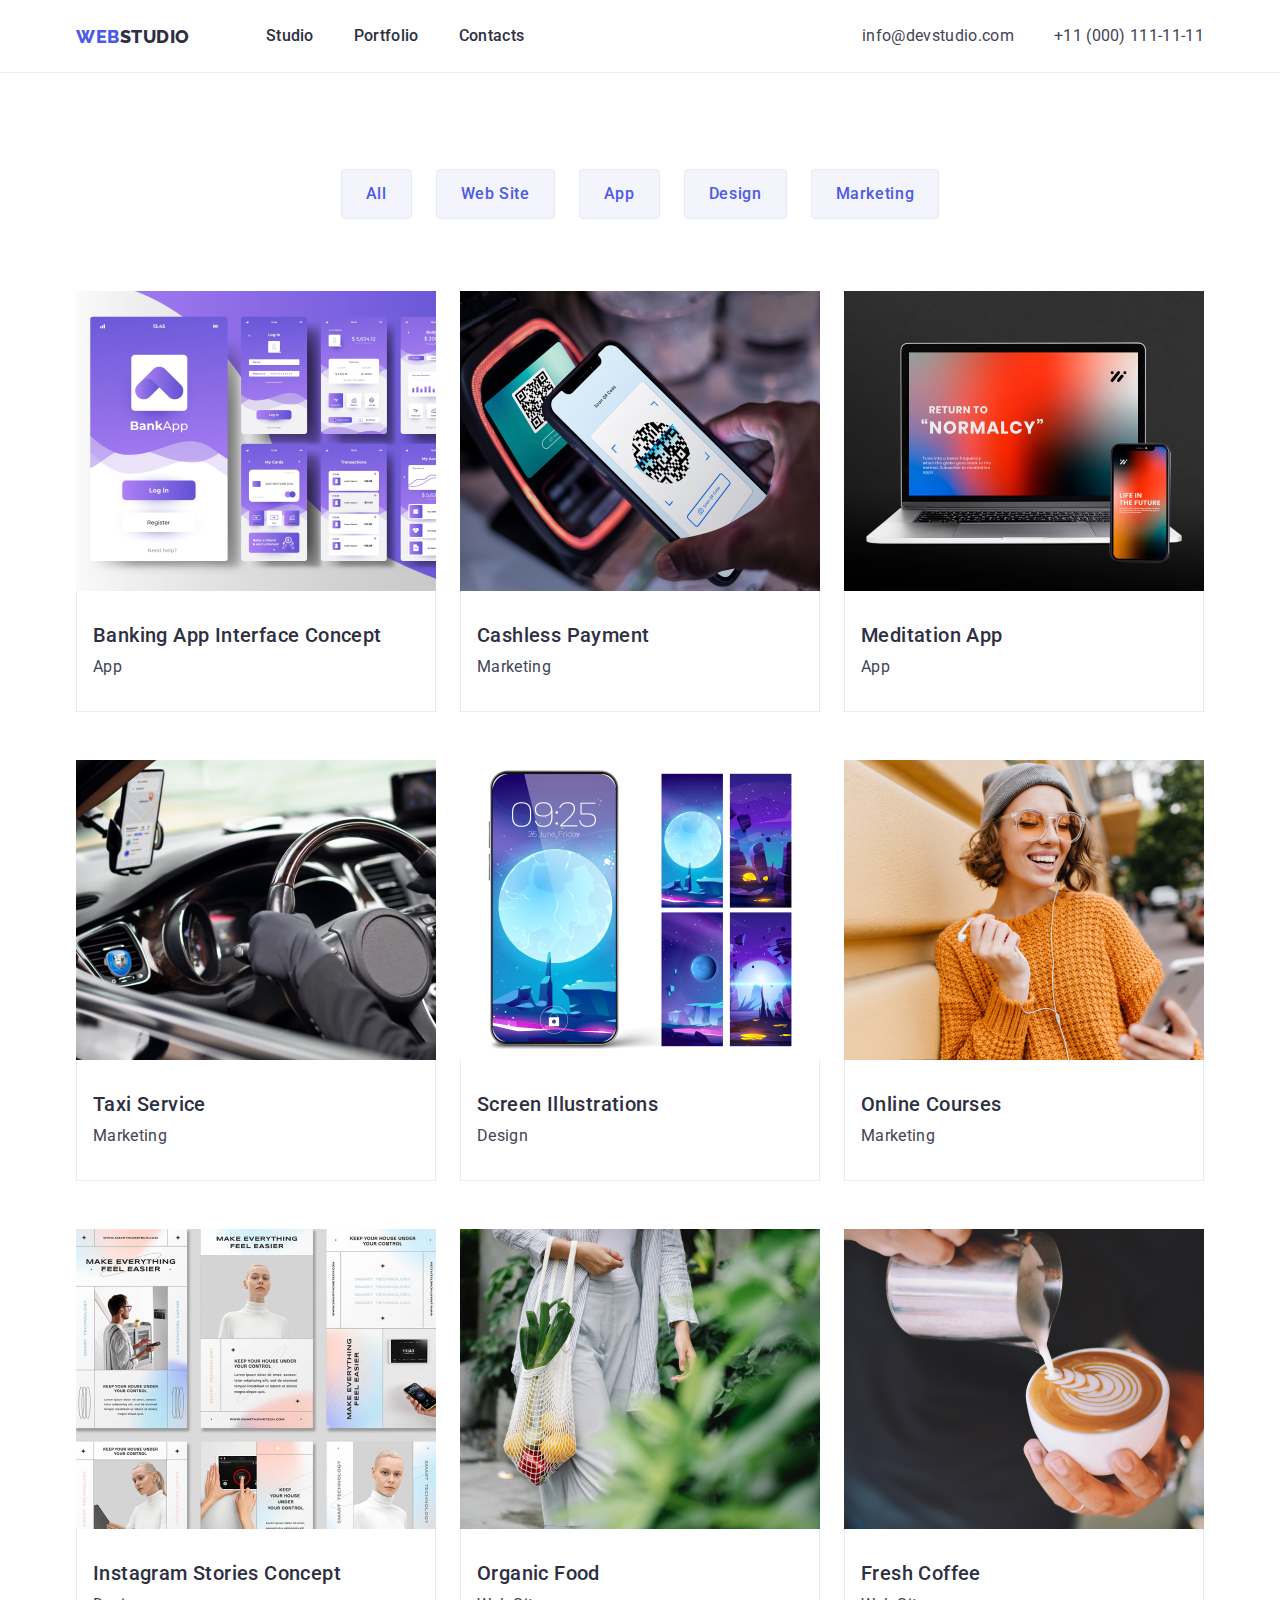
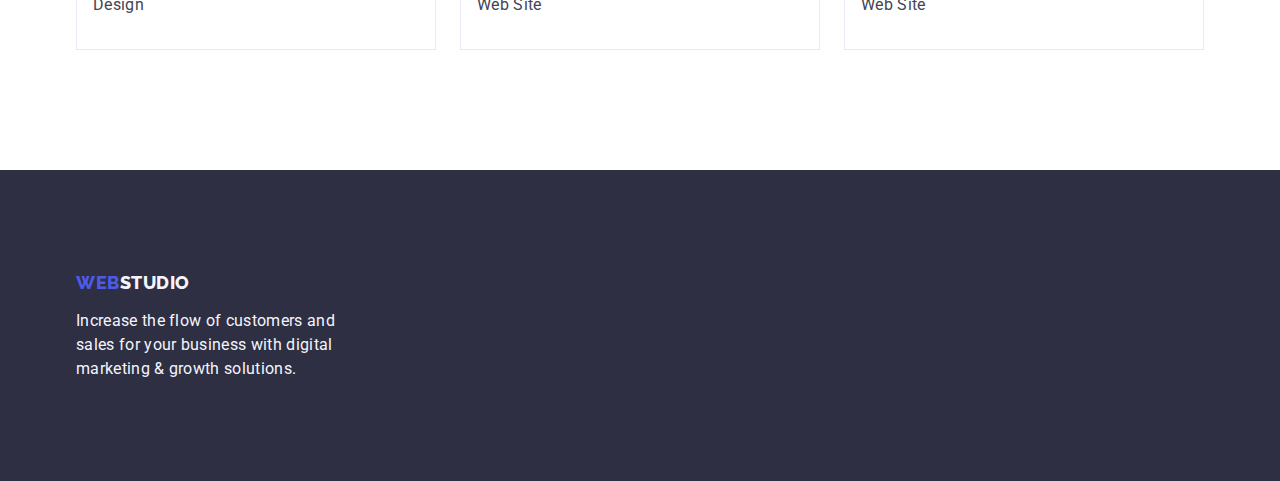
==== commit bfc2867e: "updated container and flexbox" ====
--- a/portfolio.html
+++ b/portfolio.html
@@ -22,7 +22,7 @@
 
     <!-- Header -->
 
-    <header>
+    <header class="page-header">
 
         <div class="container header">
 
--- a/css/styles.css
+++ b/css/styles.css
@@ -5,6 +5,7 @@
   --secondary-accent-color: #404bbf;
   --another-accent-color: #f4f4fd;
   --primary-white-color: #ffffff;
+  --primary-border-color: #e7e9fc;
 }
 
 body {
@@ -13,6 +14,14 @@
   font-family: "Roboto", sans-serif;
   font-size: 16px;
 }
+
+img {
+  display: block;
+  max-width: 100%;
+  height: auto;
+}
+
+/* Reset */
 
 .list {
   list-style: none;
@@ -30,9 +39,7 @@
   margin: 0;
 }
 
-img {
-  display: block;
-}
+/* Container */
 
 .container {
   width: 1158px;
@@ -40,8 +47,6 @@
   padding-right: 15px;
   margin-left: auto;
   margin-right: auto;
-
-  /* outline: 2px solid turquoise; */
 }
 
 /* Logo */
@@ -73,6 +78,10 @@
   align-items: center;
 }
 
+.page-header {
+  border-bottom: 1px solid var(--primary-border-color);
+}
+
 /* Site nav */
 
 .nav {
@@ -81,10 +90,6 @@
 
 .nav.list {
   display: flex;
-}
-
-.nav .item {
-  /* outline: 1px solid violet; */
 }
 
 .nav .item + .item {
@@ -93,6 +98,7 @@
 
 .nav.link {
   display: block;
+
   padding-top: 24px;
   padding-bottom: 24px;
 
@@ -114,10 +120,6 @@
   display: flex;
 }
 
-.address .item {
-  /* outline: 1px solid salmon; */
-}
-
 .address .item + .item {
   margin-left: 40px;
 }
@@ -129,6 +131,7 @@
 
 .address.link {
   display: block;
+
   padding-top: 24px;
   padding-bottom: 24px;
 
@@ -147,11 +150,14 @@
 
 .hero {
   background-color: var(--title-text-color);
-  margin-bottom: 120px;
 }
 
 .hero-title {
   margin-bottom: 48px;
+  margin-left: auto;
+  margin-right: auto;
+
+  width: 496px;
 
   color: var(--primary-white-color);
   font-size: 56px;
@@ -161,6 +167,11 @@
 }
 
 .hero-button {
+  display: block;
+
+  margin-left: auto;
+  margin-right: auto;
+
   padding-top: 16px;
   padding-right: 32px;
   padding-bottom: 16px;
@@ -187,6 +198,8 @@
 }
 
 /* Section */
+
+/* Visually-hiden section title */
 
 .visually-hidden {
   position: absolute;
@@ -213,20 +226,37 @@
   letter-spacing: 0.02em;
 }
 
+.subsection-title {
+  margin-bottom: 8px;
+
+  color: var(--title-text-color);
+  font-weight: 500;
+  font-size: 20px;
+  line-height: 1.2;
+  letter-spacing: 0.02em;
+}
+
 .velues.list {
   display: flex;
-  /* justify-content: calc(100 - 24 * 3) / 4; */
   gap: 24px;
 }
 
+.velues-item {
+  width: 264px;
+}
+
+.section.velues {
+  padding-top: 120px;
+  padding-bottom: 120px;
+}
+
 .we-doing.list {
   display: flex;
   gap: 24px;
 }
 
-.section.velues,
 .section.we-doing {
-  margin-bottom: 120px;
+  padding-bottom: 120px;
 }
 
 .section.team {
@@ -240,39 +270,32 @@
   gap: 24px;
 }
 
+.team .subsection-title,
+.team .text {
+  text-align: center;
+}
+
+.team-item {
+  background-color: var(--primary-white-color);
+
+  box-shadow: 0px 1px 6px rgba(46, 47, 66, 0.08),
+    0px 1px 1px rgba(46, 47, 66, 0.16), 0px 2px 1px rgba(46, 47, 66, 0.08);
+  border-radius: 0px 0px 4px 4px;
+}
+
+.team-discrb {
+  padding-top: 32px;
+  padding-bottom: 32px;
+}
+
 .section.our-projects {
   padding-top: 96px;
   padding-bottom: 120px;
 }
 
-.subsection-title {
-  margin-bottom: 8px;
-
-  color: var(--title-text-color);
-  font-weight: 500;
-  font-size: 20px;
-  line-height: 1.2;
-  letter-spacing: 0.02em;
-}
-
-.img-team,
-.img-examples {
-  margin-bottom: 32px;
-}
-
 .text {
   letter-spacing: 0.02em;
   line-height: 1.5;
-}
-
-.team .subsection-title,
-.team .text {
-  text-align: center;
-}
-
-.team .item {
-  background-color: var(--primary-white-color);
-  padding-bottom: 32px;
 }
 
 /* Filters */
@@ -290,7 +313,7 @@
   padding-bottom: 12px;
   padding-left: 24px;
 
-  border: 1px solid #e7e9fc;
+  border: 1px solid var(--primary-border-color);
   border-radius: 4px;
 
   color: var(--primary-accent-color);
@@ -324,12 +347,18 @@
   color: var(--primary-text-color);
 }
 
+.examples-card-discrb {
+  padding-top: 32px;
+  padding-bottom: 32px;
+  padding-left: 16px;
+
+  border-right: 1px solid var(--primary-border-color);
+  border-bottom: 1px solid var(--primary-border-color);
+  border-left: 1px solid var(--primary-border-color);
+}
+
 .examples-card {
-  padding-bottom: 32px;
-}
-
-.examples-card-discrb {
-  padding-left: 16px;
+  background: var(--primary-white-color);
 }
 
 /* Footer */
@@ -345,8 +374,12 @@
   color: var(--another-accent-color);
 }
 
-.footer .logo,
-.footer .accent-studio {
+.footer .text {
+  width: 264px;
+}
+
+.footer .link {
+  display: block;
   margin-bottom: 16px;
   margin-right: 0;
   padding: 0;
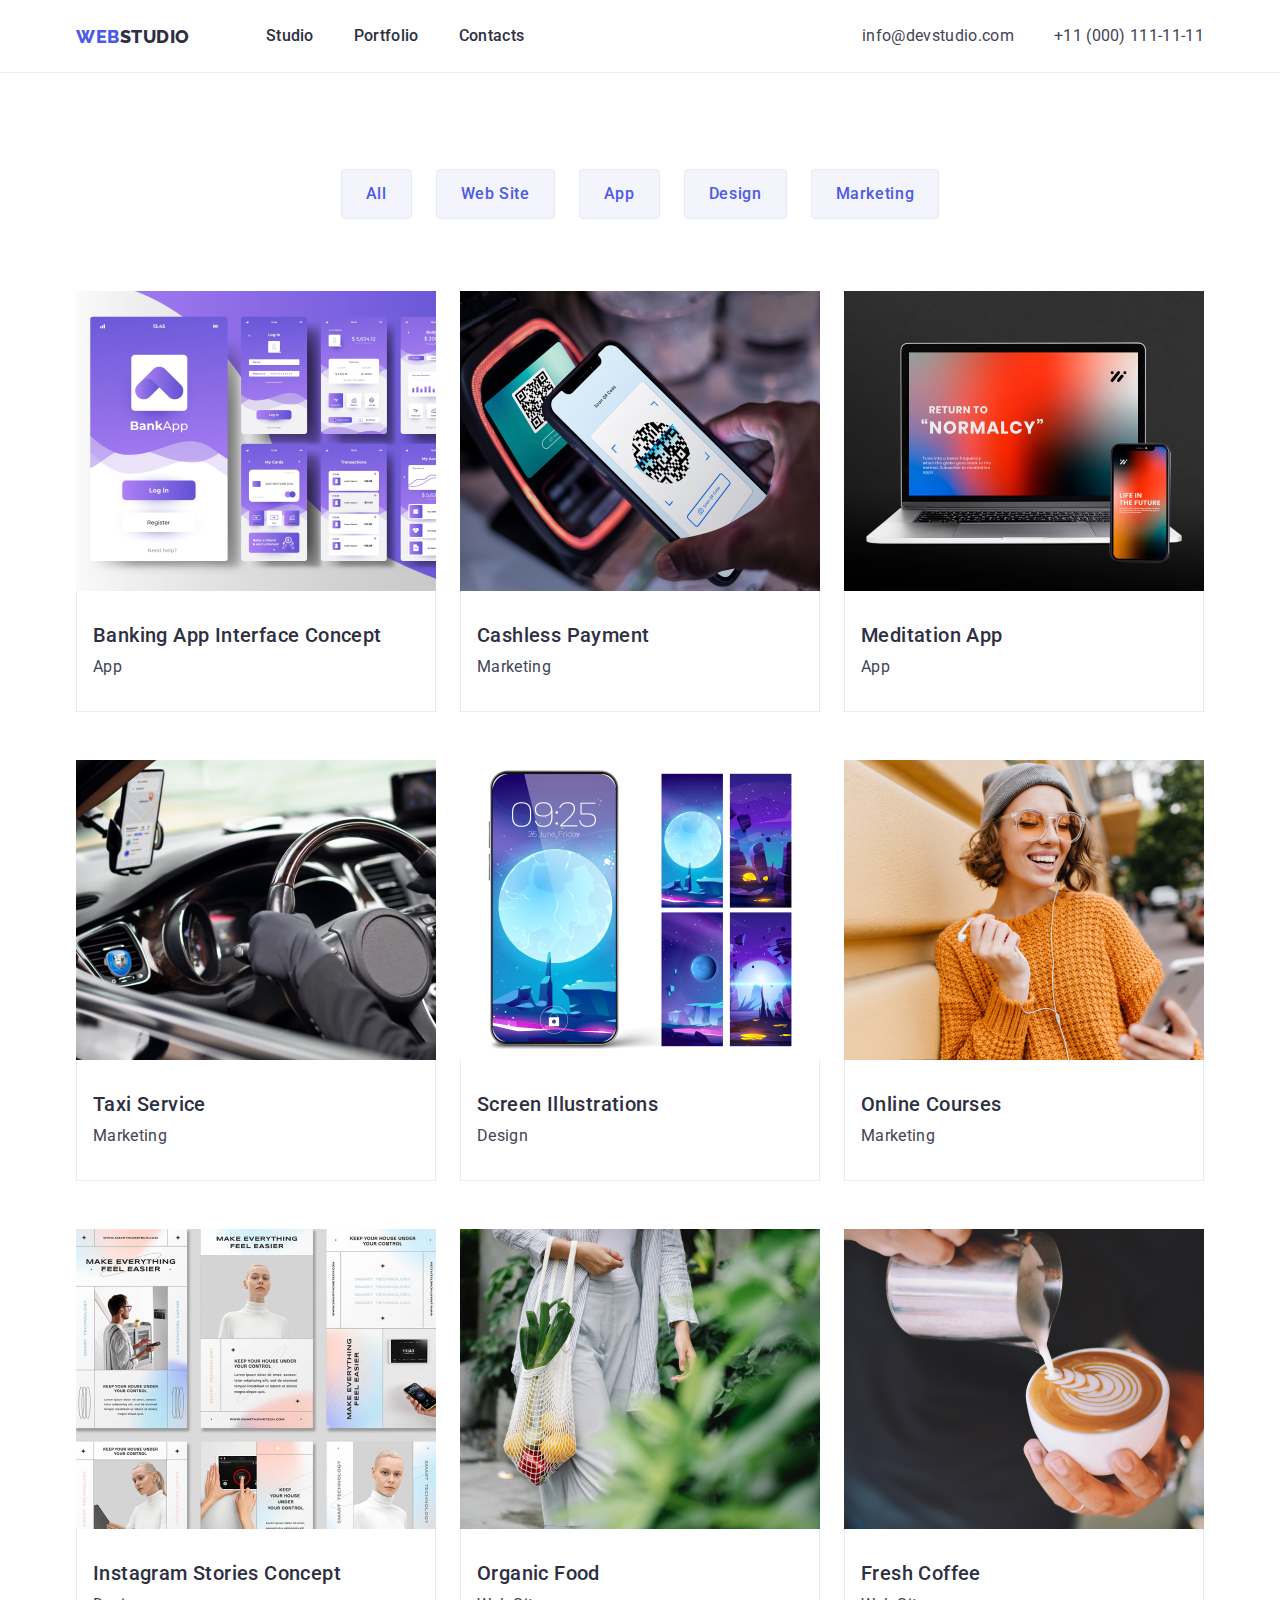
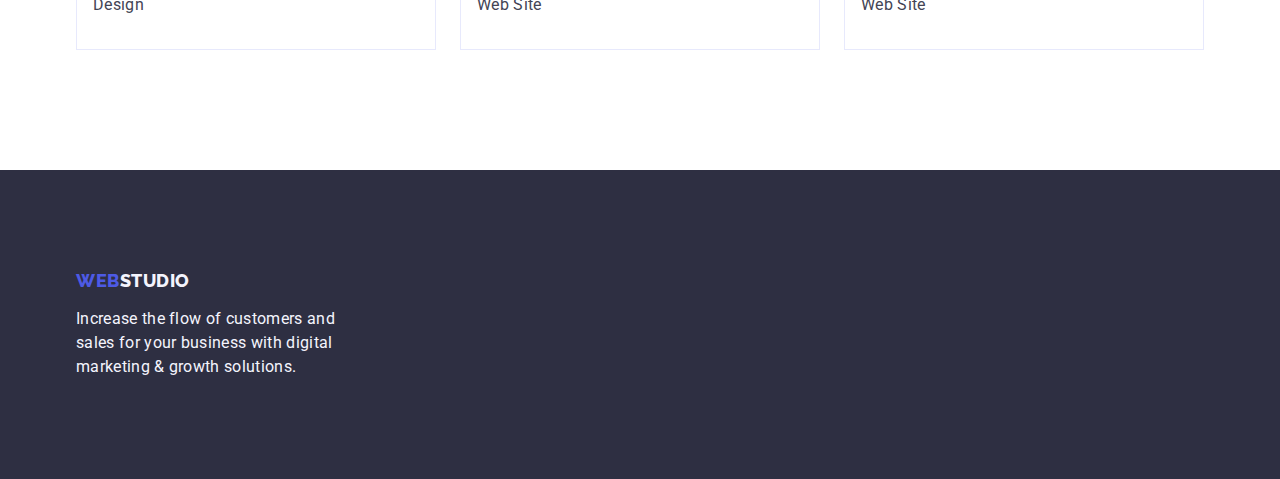
==== commit 68abea79: "updated container and flexbox (after mentor check)" ====
--- a/portfolio.html
+++ b/portfolio.html
@@ -69,7 +69,7 @@
 
         <!-- Our projects -->
 
-        <section class="section our-projects">
+        <section class="section-our-projects">
 
             <div class="container">
 
--- a/css/styles.css
+++ b/css/styles.css
@@ -86,14 +86,12 @@
 
 .nav {
   display: flex;
+  align-items: center;
 }
 
 .nav.list {
   display: flex;
-}
-
-.nav .item + .item {
-  margin-left: 40px;
+  gap: 40px;
 }
 
 .nav.link {
@@ -118,10 +116,7 @@
 
 .address .list {
   display: flex;
-}
-
-.address .item + .item {
-  margin-left: 40px;
+  gap: 40px;
 }
 
 .address {
@@ -148,7 +143,10 @@
 
 /* Hero */
 
-.hero {
+.section-hero {
+  padding-top: 188px;
+  padding-bottom: 188px;
+
   background-color: var(--title-text-color);
 }
 
@@ -157,7 +155,7 @@
   margin-left: auto;
   margin-right: auto;
 
-  width: 496px;
+  max-width: 496px;
 
   color: var(--primary-white-color);
   font-size: 56px;
@@ -178,9 +176,9 @@
   padding-left: 32px;
 
   min-width: 169px;
-  min-height: 56px;
+  height: 56px;
   border-radius: 4px;
-  border-color: transparent;
+  border: none;
 
   color: var(--primary-white-color);
   background-color: var(--primary-accent-color);
@@ -245,7 +243,7 @@
   width: 264px;
 }
 
-.section.velues {
+.section-velues {
   padding-top: 120px;
   padding-bottom: 120px;
 }
@@ -255,11 +253,11 @@
   gap: 24px;
 }
 
-.section.we-doing {
+.section-we-doing {
   padding-bottom: 120px;
 }
 
-.section.team {
+.section-team {
   background-color: var(--another-accent-color);
   padding-top: 120px;
   padding-bottom: 120px;
@@ -277,18 +275,20 @@
 
 .team-item {
   background-color: var(--primary-white-color);
+}
+
+.team-discrb {
+  padding-top: 32px;
+  padding-right: 16px;
+  padding-bottom: 32px;
+  padding-left: 16px;
 
   box-shadow: 0px 1px 6px rgba(46, 47, 66, 0.08),
     0px 1px 1px rgba(46, 47, 66, 0.16), 0px 2px 1px rgba(46, 47, 66, 0.08);
   border-radius: 0px 0px 4px 4px;
 }
 
-.team-discrb {
-  padding-top: 32px;
-  padding-bottom: 32px;
-}
-
-.section.our-projects {
+.section-our-projects {
   padding-top: 96px;
   padding-bottom: 120px;
 }
@@ -331,6 +331,7 @@
 .filters-button:focus {
   color: var(--primary-white-color);
   background-color: var(--secondary-accent-color);
+  border: 1px solid transparent;
 }
 
 /* Examples */
@@ -349,6 +350,7 @@
 
 .examples-card-discrb {
   padding-top: 32px;
+  padding-right: 16px;
   padding-bottom: 32px;
   padding-left: 16px;
 
@@ -365,7 +367,7 @@
 
 .footer {
   background-color: var(--title-text-color);
-  padding-top: 101.5px;
+  padding-top: 100px;
   padding-bottom: 100px;
 }
 
@@ -375,11 +377,11 @@
 }
 
 .footer .text {
-  width: 264px;
+  max-width: 264px;
 }
 
 .footer .link {
-  display: block;
+  display: inline-block;
   margin-bottom: 16px;
   margin-right: 0;
   padding: 0;
